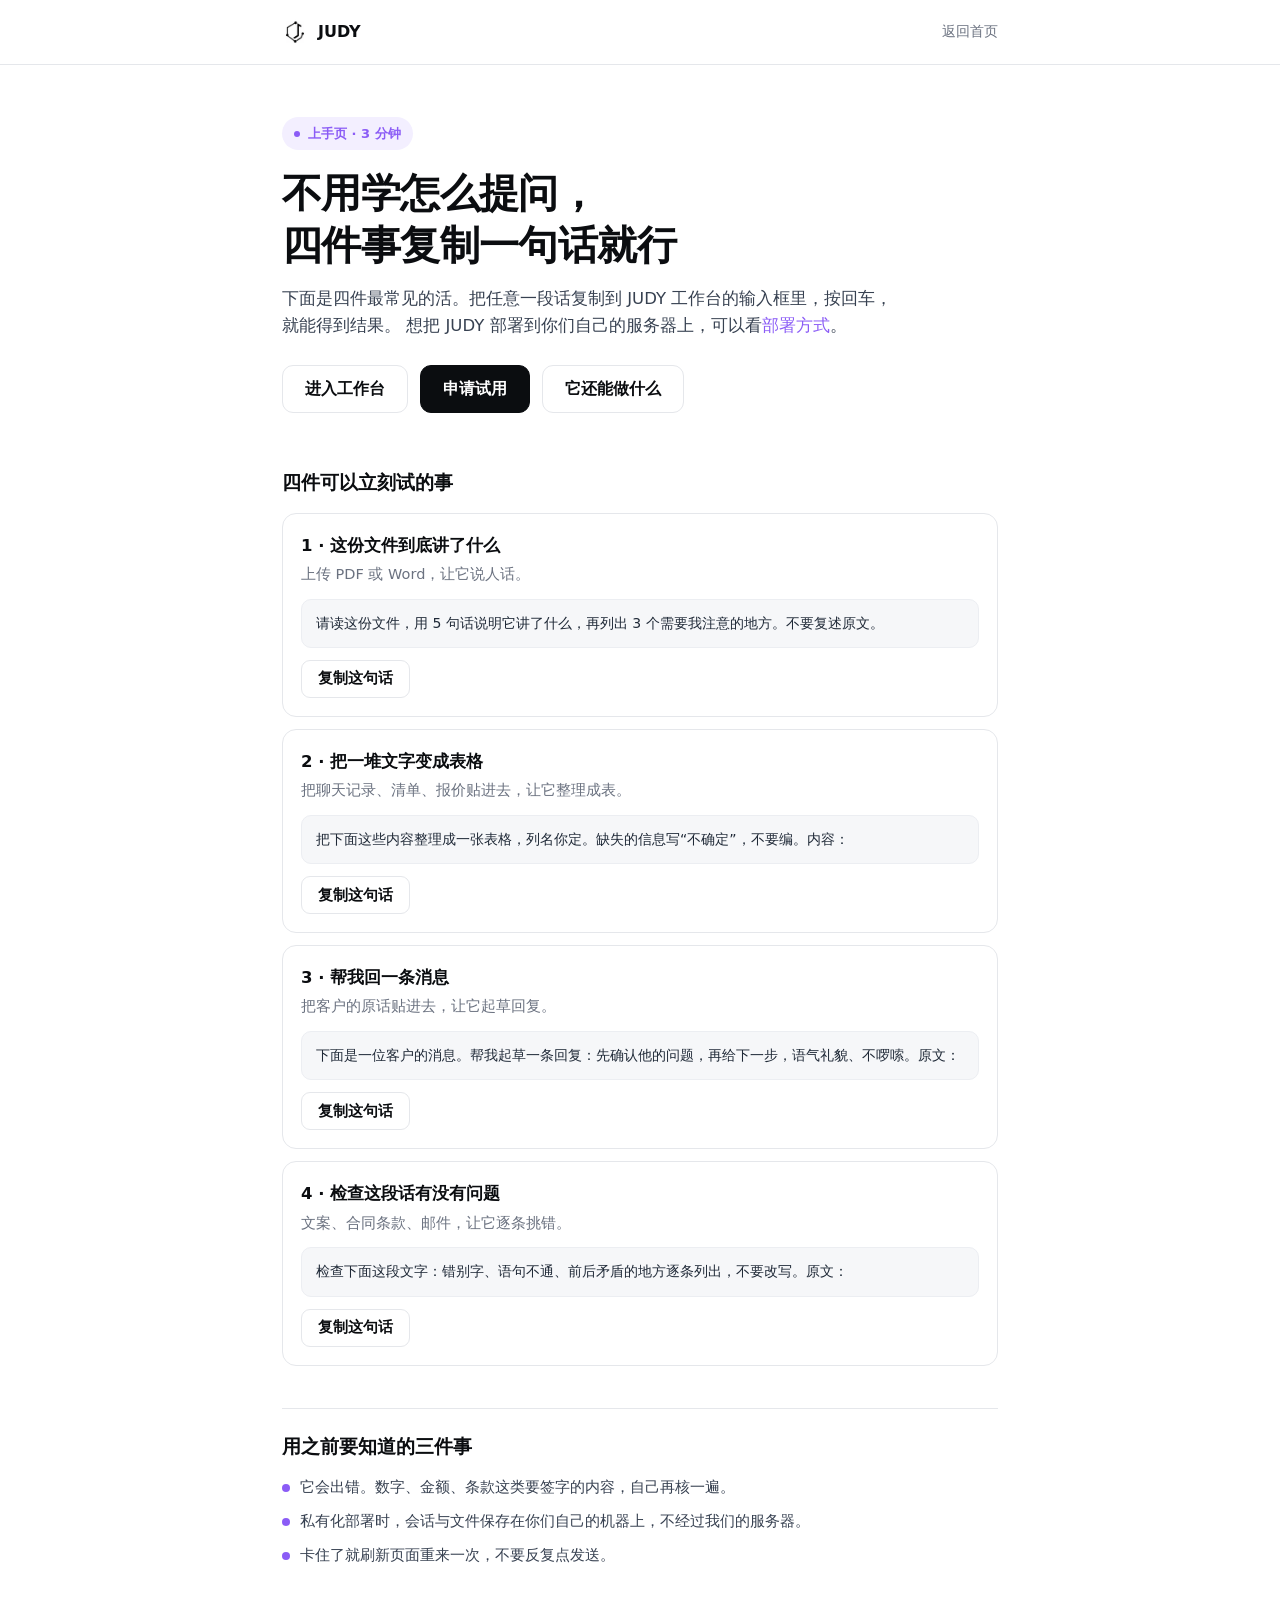
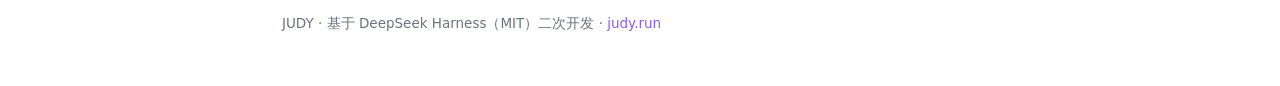
==== start/index.html @ c936652e "feat(site): add /start/ — a first-run page for non-technical clients Four copy-and-paste tasks that " ====
<!doctype html>
<html lang="zh-CN">
<head>
<meta charset="utf-8" />
<meta name="viewport" content="width=device-width, initial-scale=1" />
<title>开始使用 · JUDY</title>
<meta name="description" content="JUDY 上手页：四件事复制一句话粘进工作台就能做——读文件、整理表格、起草回复、检查文字。" />
<meta name="theme-color" content="#8b5cf6" />
<link rel="canonical" href="https://www.judy.run/start/" />
<link rel="icon" type="image/png" href="mark.png" />
<meta property="og:type" content="website" />
<meta property="og:site_name" content="JUDY" />
<meta property="og:url" content="https://www.judy.run/start/" />
<meta property="og:title" content="开始使用 · JUDY" />
<meta property="og:description" content="四件事，复制一句话粘进工作台就能做。" />
<meta property="og:image" content="https://www.judy.run/assets/og-cover.png" />
<script>
  /*
   * 工作台地址：填你们公网可访问的实例，例如 https://app.judy.run/
   * 留空则页面只显示「申请试用」，不出现死链。
   */
  window.JUDY_START = {
    appUrl: '',
    contactMail: 'hello@judy.run',
  }
</script>
<style>
  :root {
    --ink:#0b0d10; --muted:#6b7280; --line:#e5e7eb; --surface:#f6f7f9;
    --accent:#8b5cf6; --accent-soft:#f3efff;
  }
  * { box-sizing: border-box; margin: 0; padding: 0; }
  body {
    font-family: -apple-system, "PingFang SC", "Hiragino Sans GB", "Microsoft YaHei", system-ui, sans-serif;
    color: var(--ink); background: #fff; line-height: 1.65; -webkit-font-smoothing: antialiased;
  }
  a { color: inherit; text-decoration: none; }
  .wrap { max-width: 760px; margin: 0 auto; padding: 0 22px; }

  header { border-bottom: 1px solid var(--line); }
  .nav { display: flex; align-items: center; gap: 10px; height: 64px; font-weight: 700; }
  .nav img { width: 26px; height: 26px; }
  .nav .back { margin-left: auto; font-size: 14px; font-weight: 500; color: var(--muted); }
  .nav .back:hover { color: var(--ink); }

  .hero { padding: 52px 0 10px; }
  .eyebrow {
    display: inline-flex; align-items: center; gap: 8px; font-size: 13px; font-weight: 600;
    color: var(--accent); background: var(--accent-soft); border-radius: 999px; padding: 6px 12px;
  }
  .eyebrow i { width: 6px; height: 6px; border-radius: 50%; background: var(--accent); }
  h1 { font-size: clamp(28px, 5.2vw, 40px); line-height: 1.28; letter-spacing: -.015em; margin: 18px 0 14px; }
  .lead { color: #374151; font-size: 16.5px; max-width: 620px; }
  .cta { display: flex; flex-wrap: wrap; gap: 12px; margin: 26px 0 0; }
  .btn {
    display: inline-flex; align-items: center; justify-content: center; gap: 8px;
    height: 48px; padding: 0 22px; border-radius: 11px; font-size: 16px; font-weight: 650;
    border: 1px solid var(--ink); background: var(--ink); color: #fff; cursor: pointer;
    transition: transform .12s ease, box-shadow .12s ease, background .12s ease;
  }
  .btn:hover { transform: translateY(-1px); box-shadow: 0 8px 22px rgba(11,13,16,.16); }
  .btn-ghost { background: #fff; color: var(--ink); border-color: var(--line); }
  .btn-ghost:hover { background: var(--surface); border-color: #d1d5db; }

  h2 { font-size: 19px; margin: 44px 0 14px; }
  .cards { display: grid; gap: 12px; }
  .task { border: 1px solid var(--line); border-radius: 14px; padding: 18px; background: #fff; }
  .task h3 { font-size: 16.5px; margin-bottom: 4px; }
  .task p { font-size: 14.5px; color: var(--muted); }
  .prompt {
    margin: 12px 0; padding: 12px 14px; border-radius: 10px; background: var(--surface);
    border: 1px solid #eceef2; font-size: 14px; color: #1f2937;
  }
  .copy {
    height: 38px; padding: 0 16px; border-radius: 9px; font-size: 14.5px; font-weight: 600;
    background: #fff; border: 1px solid var(--line); cursor: pointer; color: var(--ink);
  }
  .copy:hover { background: var(--surface); }
  .copy.done { background: #f0fdf4; border-color: #bbf7d0; color: #166534; }

  .rules { margin: 42px 0 0; border-top: 1px solid var(--line); padding-top: 22px; }
  .rules ul { list-style: none; display: grid; gap: 10px; }
  .rules li { display: flex; gap: 10px; font-size: 14.5px; color: #374151; }
  .rules b { flex: 0 0 auto; width: 8px; height: 8px; border-radius: 50%; background: var(--accent); margin-top: 8px; }

  footer { margin: 44px 0 52px; font-size: 13.5px; color: var(--muted); }
  footer a { color: var(--accent); }

  .toast {
    position: fixed; left: 50%; bottom: 28px; transform: translate(-50%, 16px);
    background: var(--ink); color: #fff; font-size: 14px; padding: 10px 18px; border-radius: 10px;
    opacity: 0; pointer-events: none; transition: opacity .18s ease, transform .18s ease;
  }
  .toast.show { opacity: 1; transform: translate(-50%, 0); }
  @media (max-width: 520px) { .cta .btn { width: 100%; } }
</style>
</head>
<body>

<header>
  <div class="wrap nav">
    <img src="mark.png" alt="JUDY" />
    <span>JUDY</span>
    <a class="back" href="../">返回首页</a>
  </div>
</header>

<main class="wrap">
  <div class="hero">
    <span class="eyebrow"><i></i>上手页 · 3 分钟</span>
    <h1>不用学怎么提问，<br />四件事复制一句话就行</h1>
    <p class="lead">
      下面是四件最常见的活。把任意一段话复制到 JUDY 工作台的输入框里，按回车，就能得到结果。
      想把 JUDY 部署到你们自己的服务器上，可以看<a href="../#quickstart" style="color:var(--accent)">部署方式</a>。
    </p>
    <div class="cta">
      <a class="btn btn-ghost" data-app href="#" hidden>进入工作台</a>
      <a class="btn" data-apply href="mailto:hello@judy.run">申请试用</a>
      <a class="btn btn-ghost" href="../#features">它还能做什么</a>
    </div>
  </div>

  <h2>四件可以立刻试的事</h2>
  <div class="cards">
    <div class="task">
      <h3>1 · 这份文件到底讲了什么</h3>
      <p>上传 PDF 或 Word，让它说人话。</p>
      <div class="prompt" data-prompt="请读这份文件，用 5 句话说明它讲了什么，再列出 3 个需要我注意的地方。不要复述原文。">请读这份文件，用 5 句话说明它讲了什么，再列出 3 个需要我注意的地方。不要复述原文。</div>
      <button class="copy" type="button">复制这句话</button>
    </div>

    <div class="task">
      <h3>2 · 把一堆文字变成表格</h3>
      <p>把聊天记录、清单、报价贴进去，让它整理成表。</p>
      <div class="prompt" data-prompt="把下面这些内容整理成一张表格，列名你定。缺失的信息写“不确定”，不要编。内容：">把下面这些内容整理成一张表格，列名你定。缺失的信息写“不确定”，不要编。内容：</div>
      <button class="copy" type="button">复制这句话</button>
    </div>

    <div class="task">
      <h3>3 · 帮我回一条消息</h3>
      <p>把客户的原话贴进去，让它起草回复。</p>
      <div class="prompt" data-prompt="下面是一位客户的消息。帮我起草一条回复：先确认他的问题，再给下一步，语气礼貌、不啰嗦。原文：">下面是一位客户的消息。帮我起草一条回复：先确认他的问题，再给下一步，语气礼貌、不啰嗦。原文：</div>
      <button class="copy" type="button">复制这句话</button>
    </div>

    <div class="task">
      <h3>4 · 检查这段话有没有问题</h3>
      <p>文案、合同条款、邮件，让它逐条挑错。</p>
      <div class="prompt" data-prompt="检查下面这段文字：错别字、语句不通、前后矛盾的地方逐条列出，不要改写。原文：">检查下面这段文字：错别字、语句不通、前后矛盾的地方逐条列出，不要改写。原文：</div>
      <button class="copy" type="button">复制这句话</button>
    </div>
  </div>

  <div class="rules">
    <h2 style="margin-top:0">用之前要知道的三件事</h2>
    <ul>
      <li><b></b><span>它会出错。数字、金额、条款这类要签字的内容，自己再核一遍。</span></li>
      <li><b></b><span>私有化部署时，会话与文件保存在你们自己的机器上，不经过我们的服务器。</span></li>
      <li><b></b><span>卡住了就刷新页面重来一次，不要反复点发送。</span></li>
    </ul>
  </div>

  <footer>
    JUDY · 基于 DeepSeek Harness（MIT）二次开发 ·
    <a href="../">judy.run</a>
  </footer>
</main>

<div class="toast" id="toast" role="status" aria-live="polite"></div>

<script>
  (function () {
    var config = window.JUDY_START || {}
    var toast = document.getElementById('toast')
    var timer

    function flash(message) {
      toast.textContent = message
      toast.classList.add('show')
      clearTimeout(timer)
      timer = setTimeout(function () { toast.classList.remove('show') }, 1600)
    }

    // 没有公网工作台时，「进入工作台」不出现，避免点进去是死链
    if (config.appUrl) {
      document.querySelectorAll('[data-app]').forEach(function (node) {
        node.setAttribute('href', config.appUrl)
        node.setAttribute('target', '_blank')
        node.setAttribute('rel', 'noopener')
        node.hidden = false
        node.classList.remove('btn-ghost')
        node.classList.add('btn')
      })
    }
    if (config.contactMail) {
      document.querySelectorAll('[data-apply]').forEach(function (node) {
        node.setAttribute('href', 'mailto:' + config.contactMail)
      })
    }

    function copyText(text) {
      if (navigator.clipboard && window.isSecureContext) return navigator.clipboard.writeText(text)
      return new Promise(function (resolve, reject) {
        var area = document.createElement('textarea')
        area.value = text
        area.setAttribute('readonly', '')
        area.style.position = 'fixed'
        area.style.top = '-1000px'
        document.body.appendChild(area)
        area.select()
        var ok = false
        try { ok = document.execCommand('copy') } catch (error) { ok = false }
        document.body.removeChild(area)
        ok ? resolve() : reject(new Error('copy failed'))
      })
    }

    document.querySelectorAll('.task').forEach(function (task) {
      var button = task.querySelector('.copy')
      var prompt = task.querySelector('.prompt')
      button.addEventListener('click', function () {
        copyText(prompt.dataset.prompt || prompt.textContent.trim())
          .then(function () {
            button.textContent = '已复制'
            button.classList.add('done')
            flash('已复制，粘到工作台里')
            setTimeout(function () { button.textContent = '复制这句话'; button.classList.remove('done') }, 2000)
          })
          .catch(function () { flash('复制失败，请手动选中') })
      })
    })
  })()
</script>

</body>
</html>
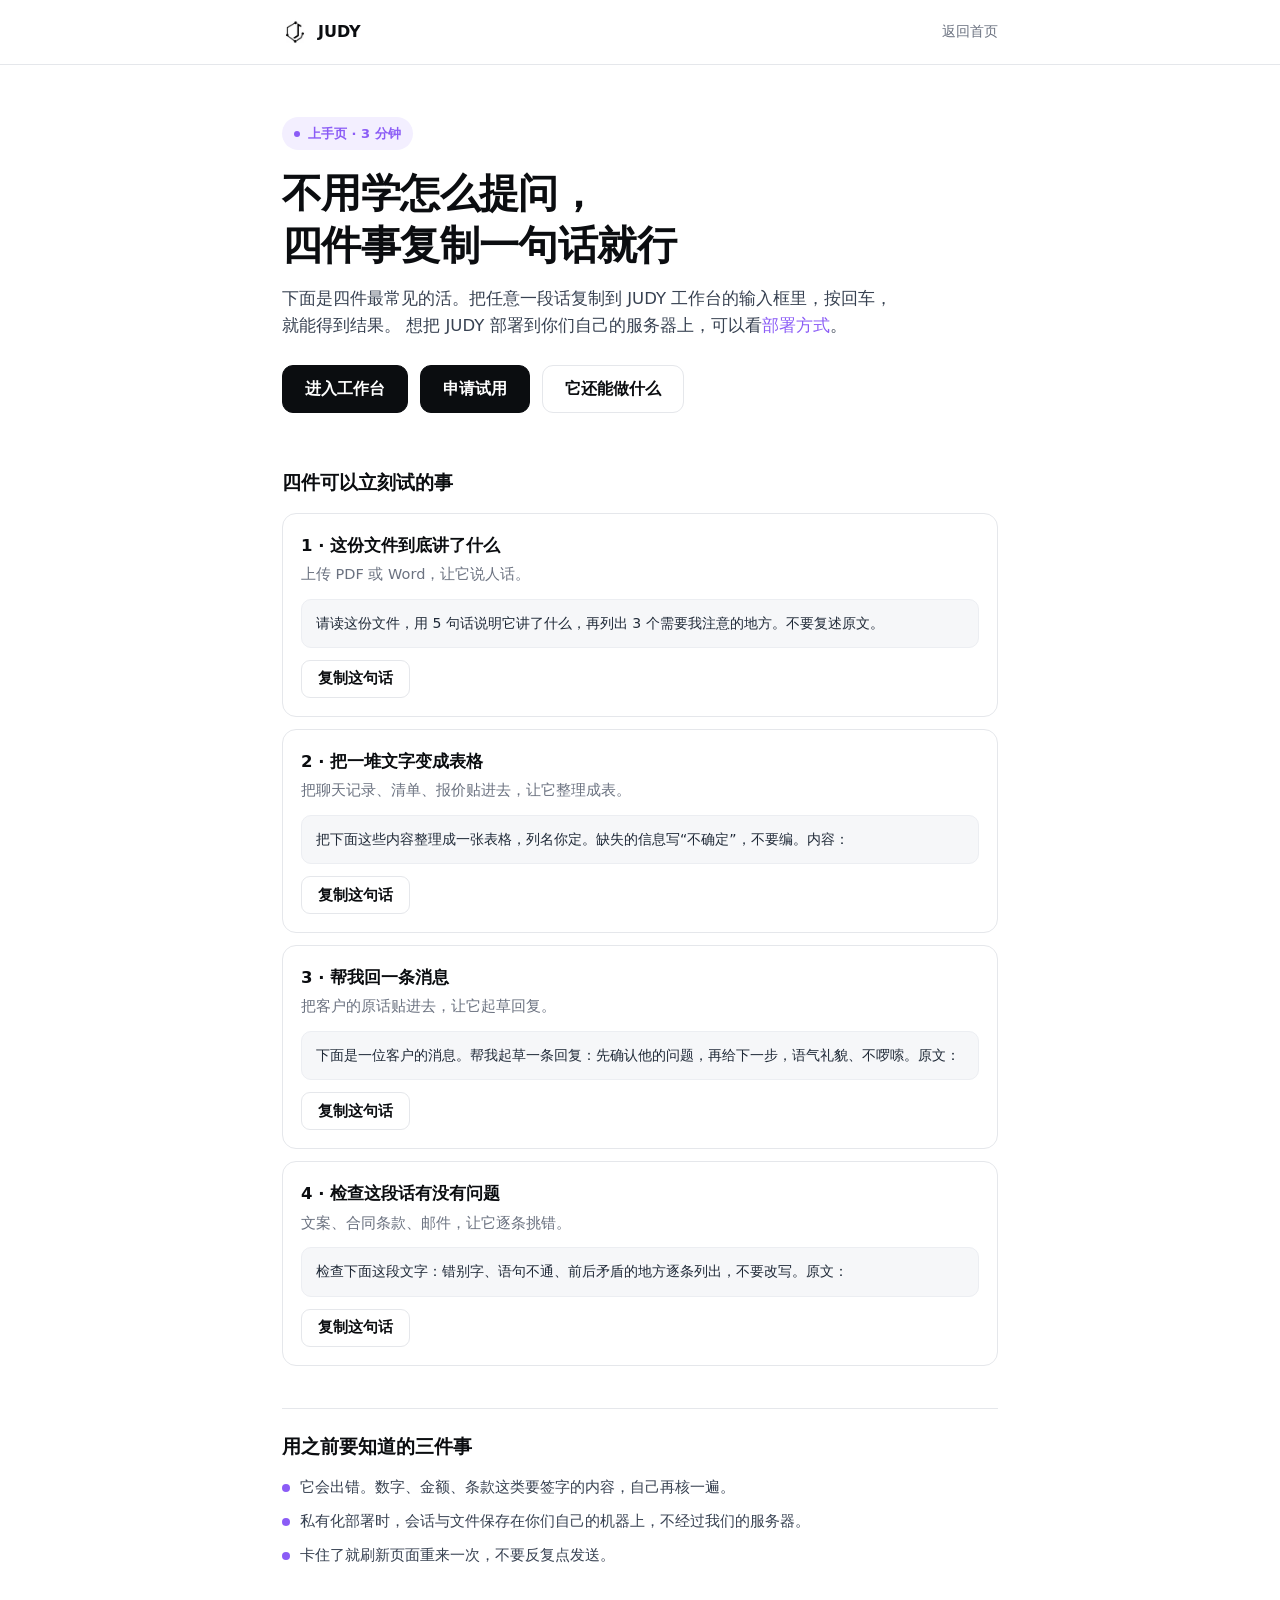
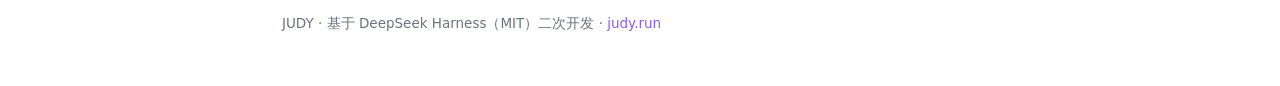
==== commit a09c4158: "feat(site): point the start page at the deployed workbench appUrl now resolves to https://www.judy.r" ====
--- a/start/index.html
+++ b/start/index.html
@@ -20,7 +20,7 @@
    * 留空则页面只显示「申请试用」，不出现死链。
    */
   window.JUDY_START = {
-    appUrl: '',
+    appUrl: 'https://www.judy.run:8443/',
     contactMail: 'hello@judy.run',
   }
 </script>
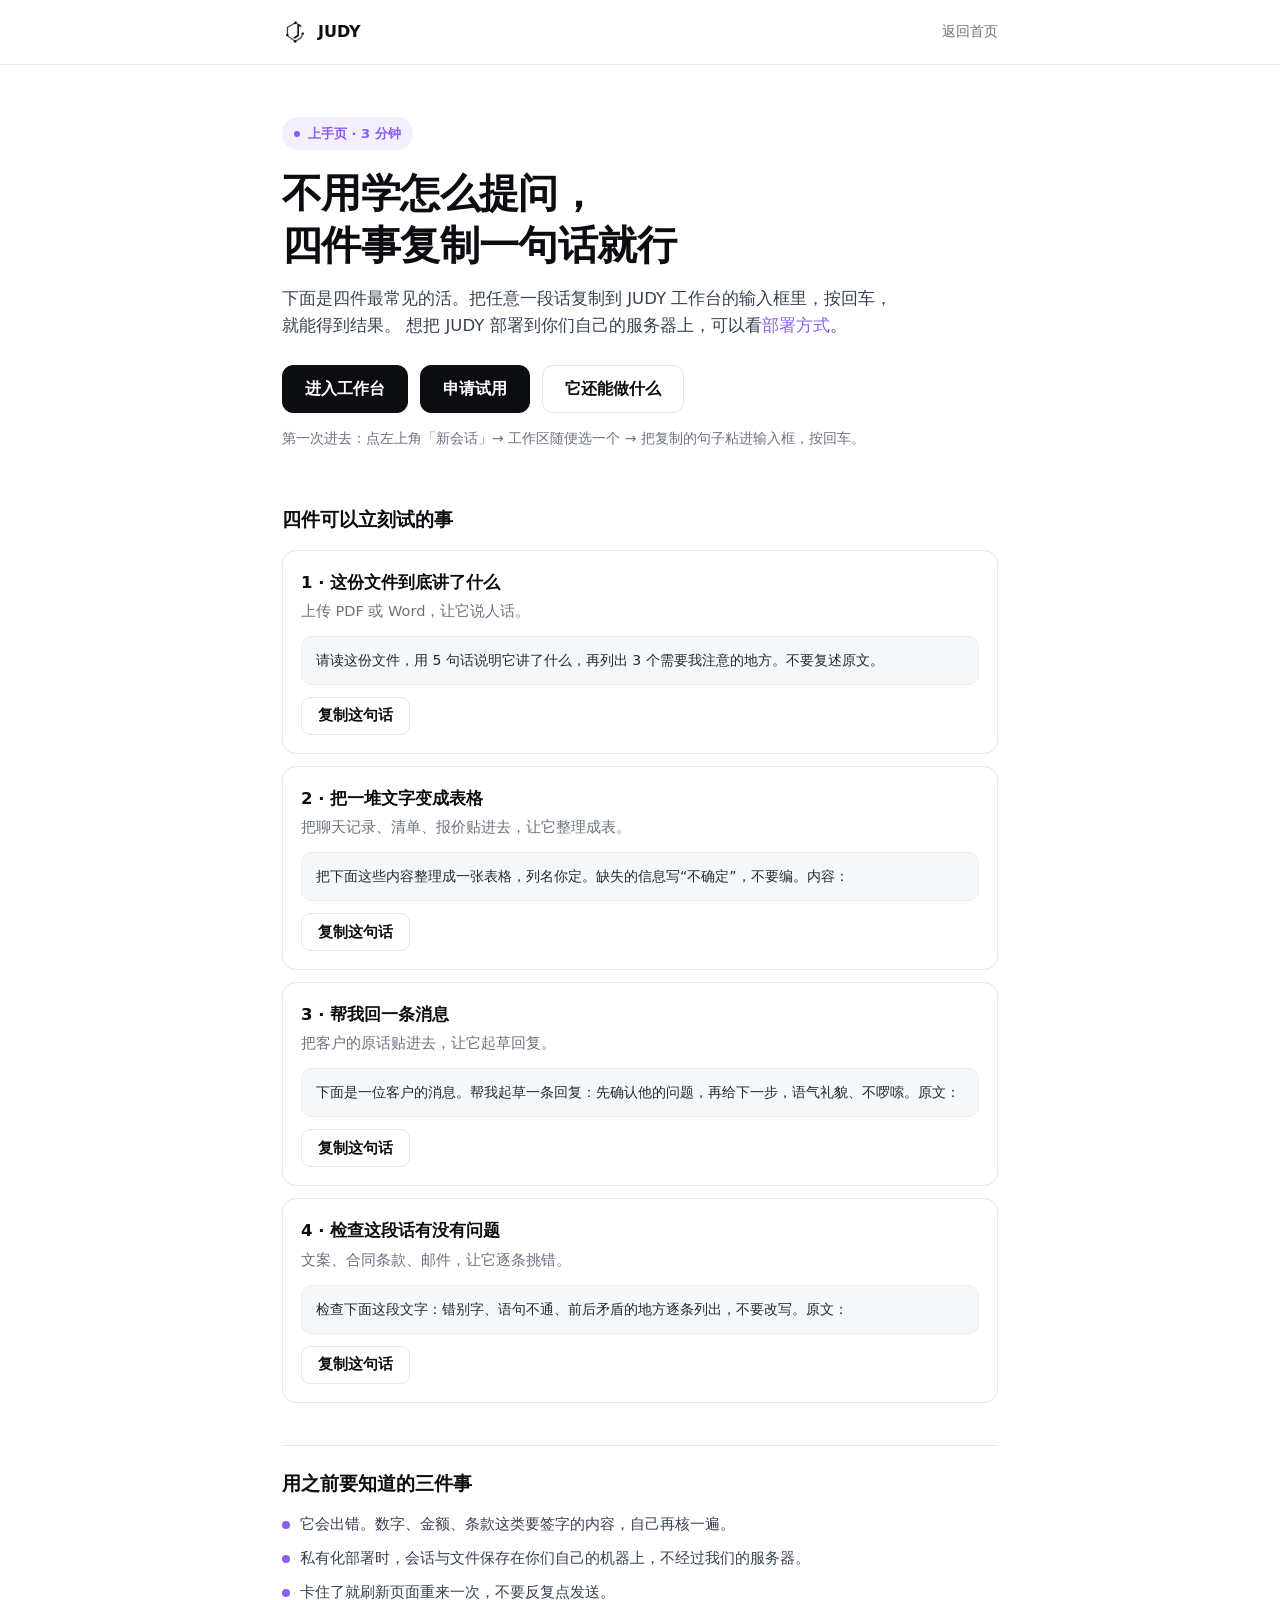
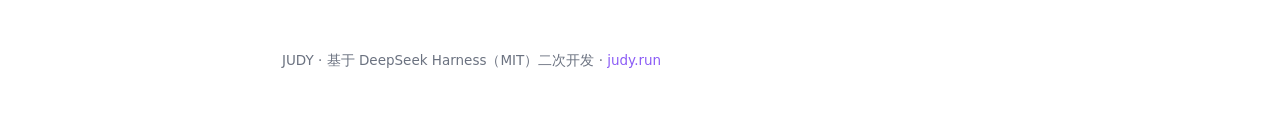
==== commit ba417227: "docs(site): tell first-time visitors the three clicks they need Without this the workspace picker lo" ====
--- a/start/index.html
+++ b/start/index.html
@@ -118,6 +118,9 @@
       <a class="btn" data-apply href="mailto:hello@judy.run">申请试用</a>
       <a class="btn btn-ghost" href="../#features">它还能做什么</a>
     </div>
+    <p style="margin-top:14px;font-size:14px;color:var(--muted)">
+      第一次进去：点左上角「新会话」→ 工作区随便选一个 → 把复制的句子粘进输入框，按回车。
+    </p>
   </div>
 
   <h2>四件可以立刻试的事</h2>
